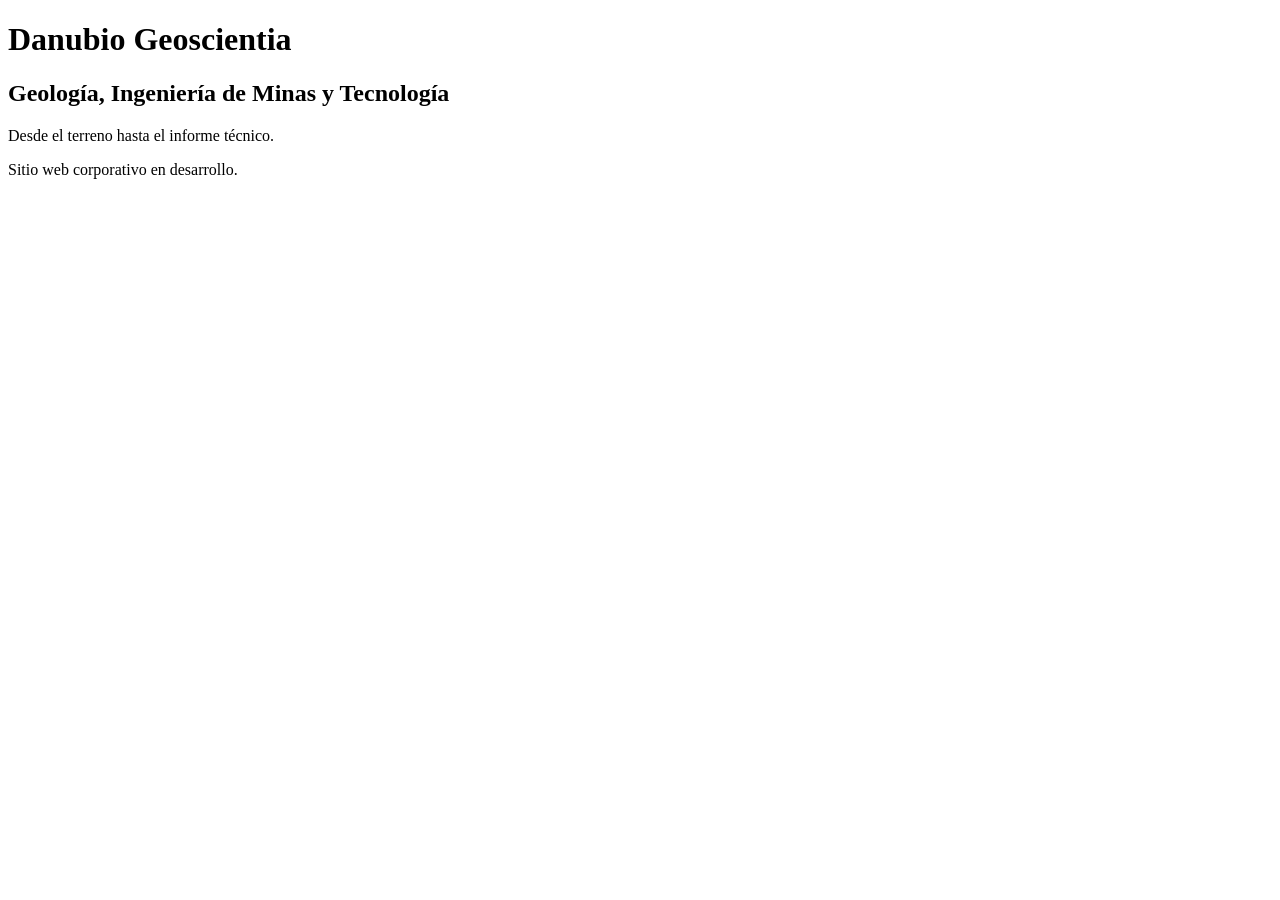
==== index.html @ 9839d8b3 "Create index.html pagina estructural" ====
<!DOCTYPE html>
<html lang="es">
<head>
    <meta charset="UTF-8">
    <meta name="viewport" content="width=device-width, initial-scale=1.0">
    <title>Danubio Geoscientia</title>
</head>
<body>
    <h1>Danubio Geoscientia</h1>
    <h2>Geología, Ingeniería de Minas y Tecnología</h2>
    <p>Desde el terreno hasta el informe técnico.</p>
    <p>Sitio web corporativo en desarrollo.</p>
</body>
</html>
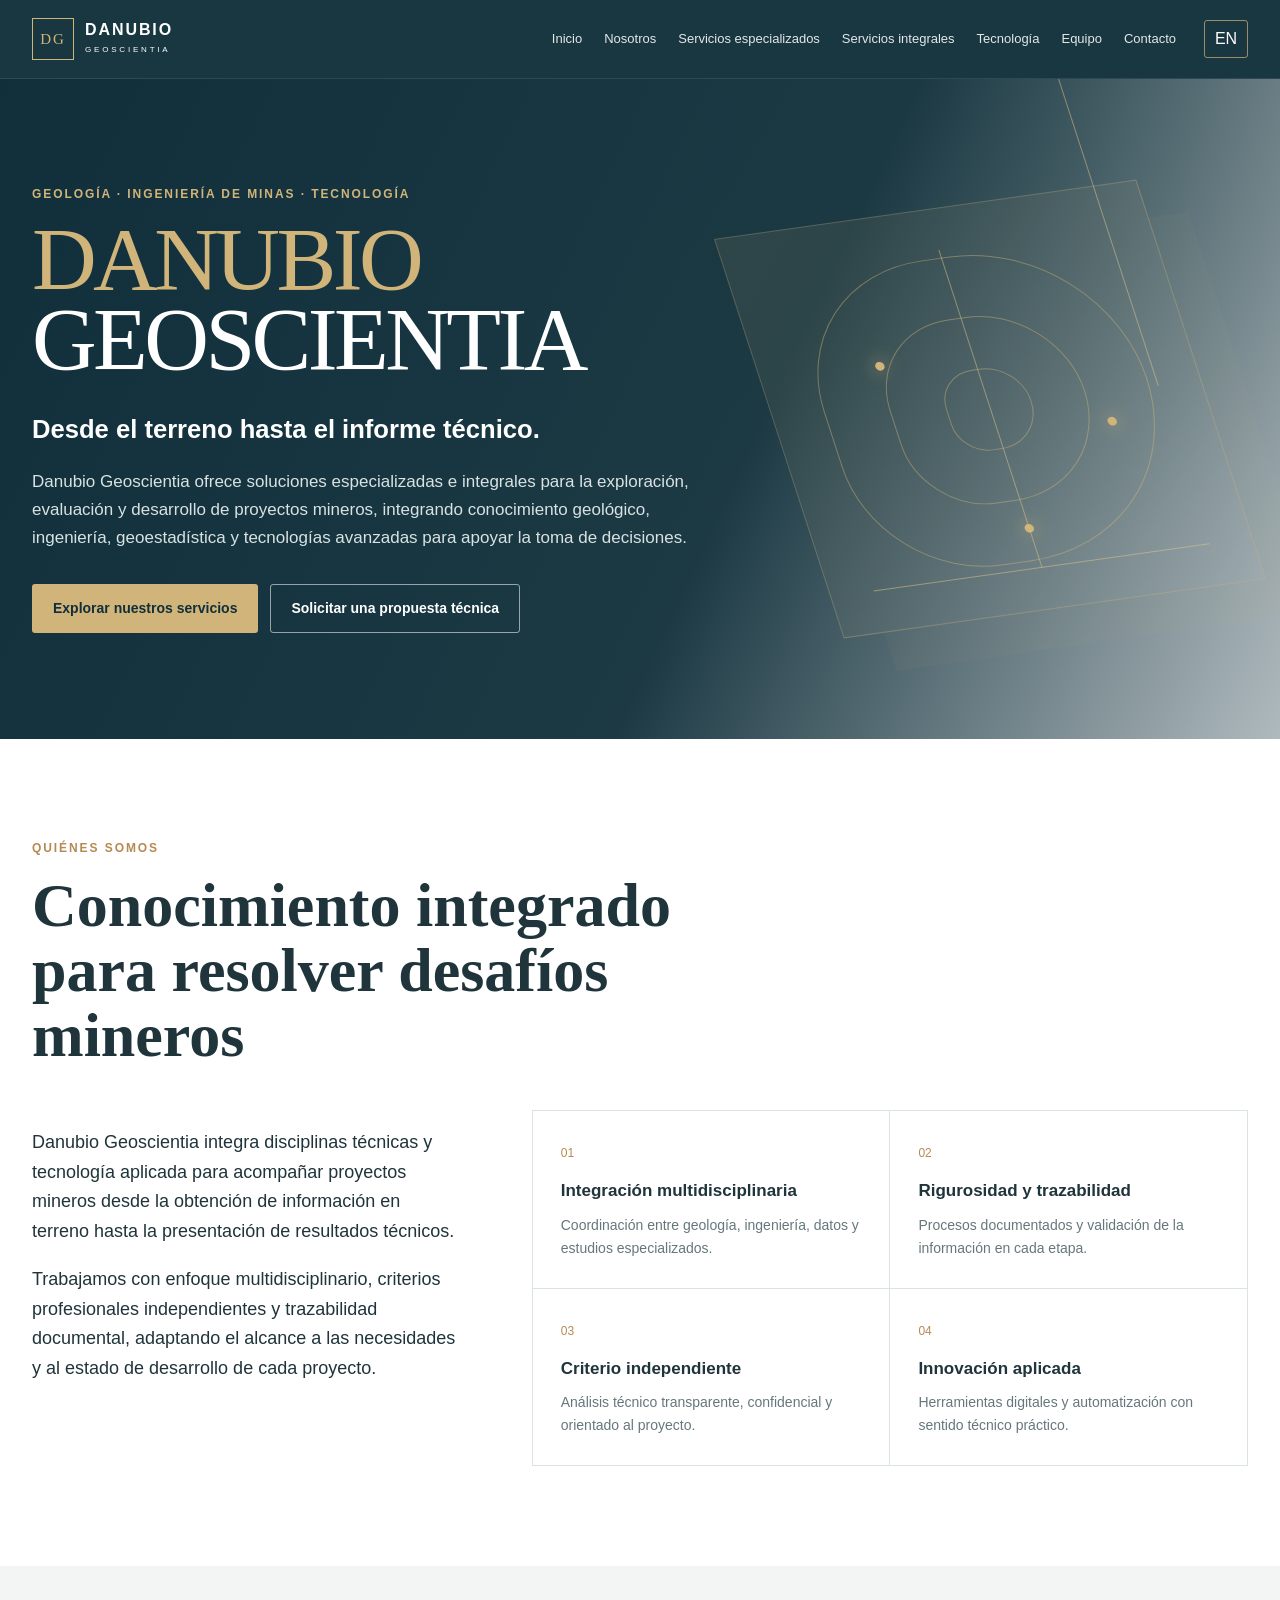
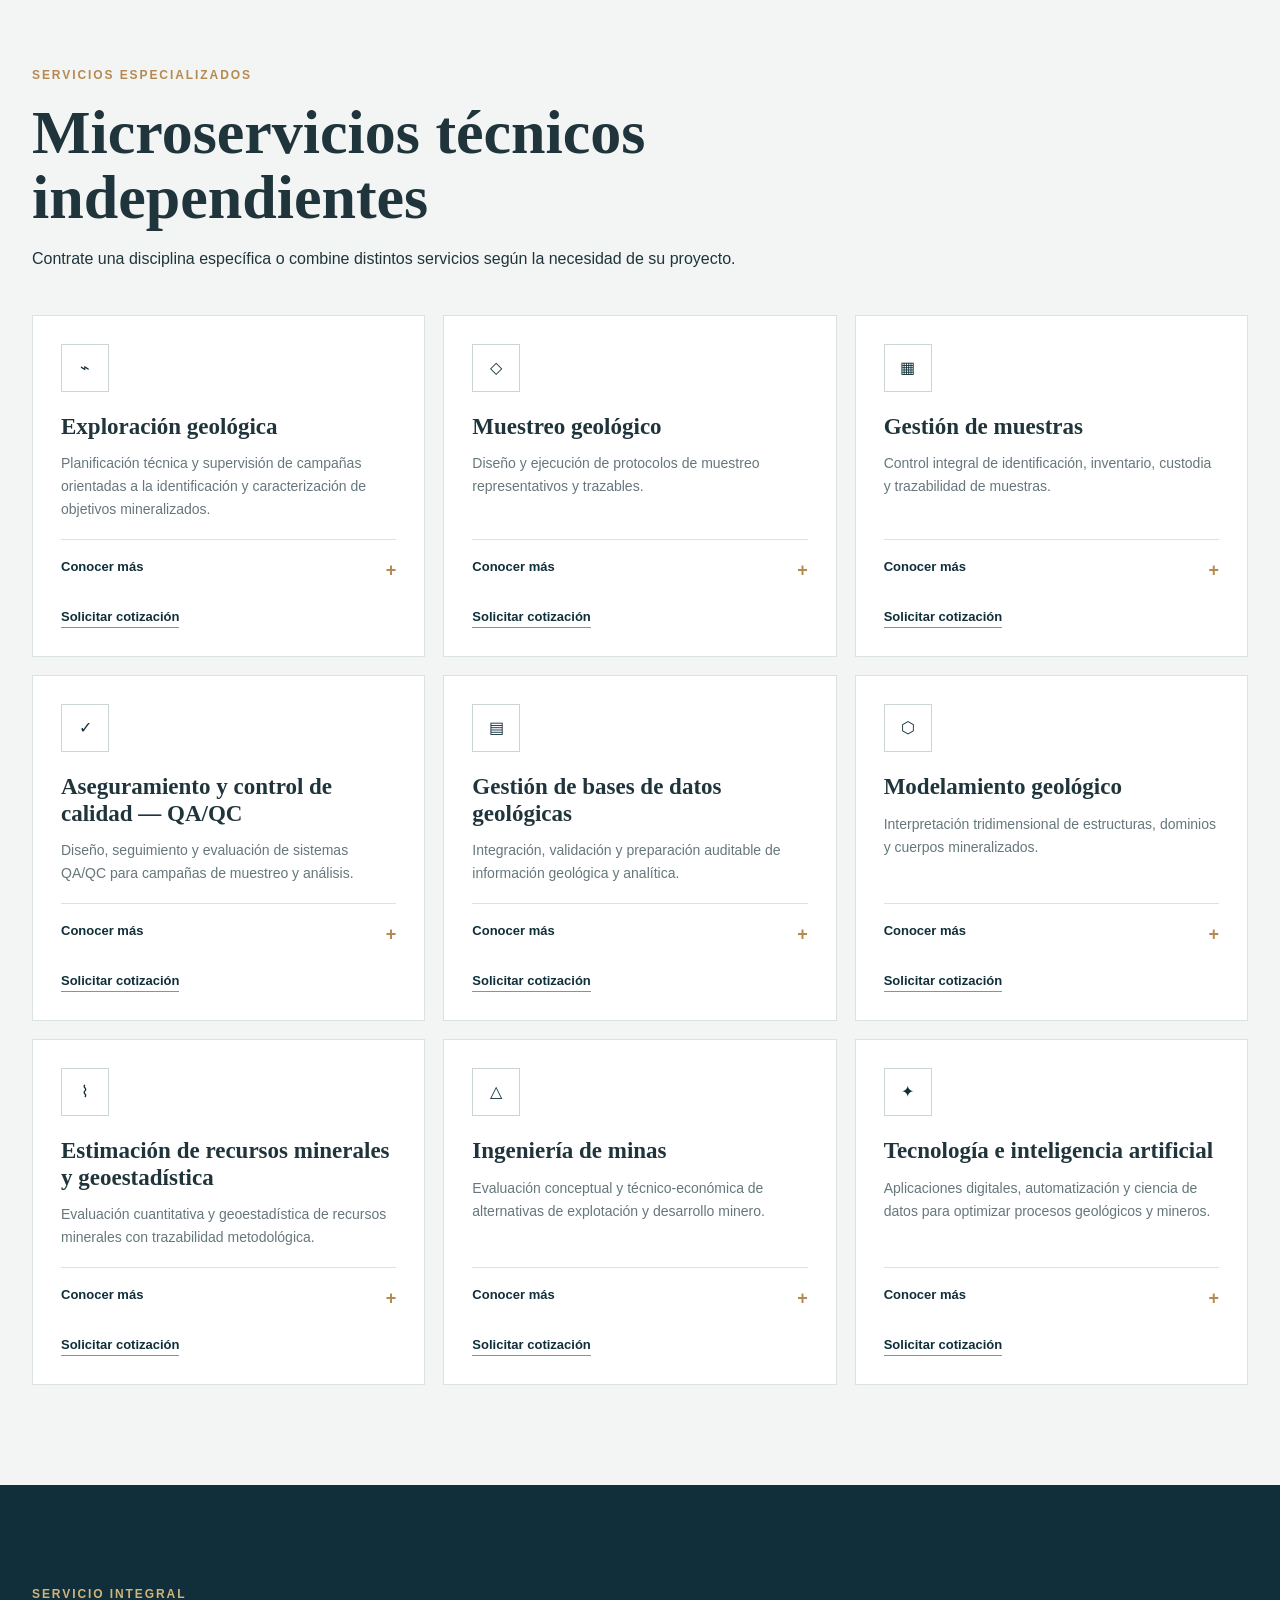
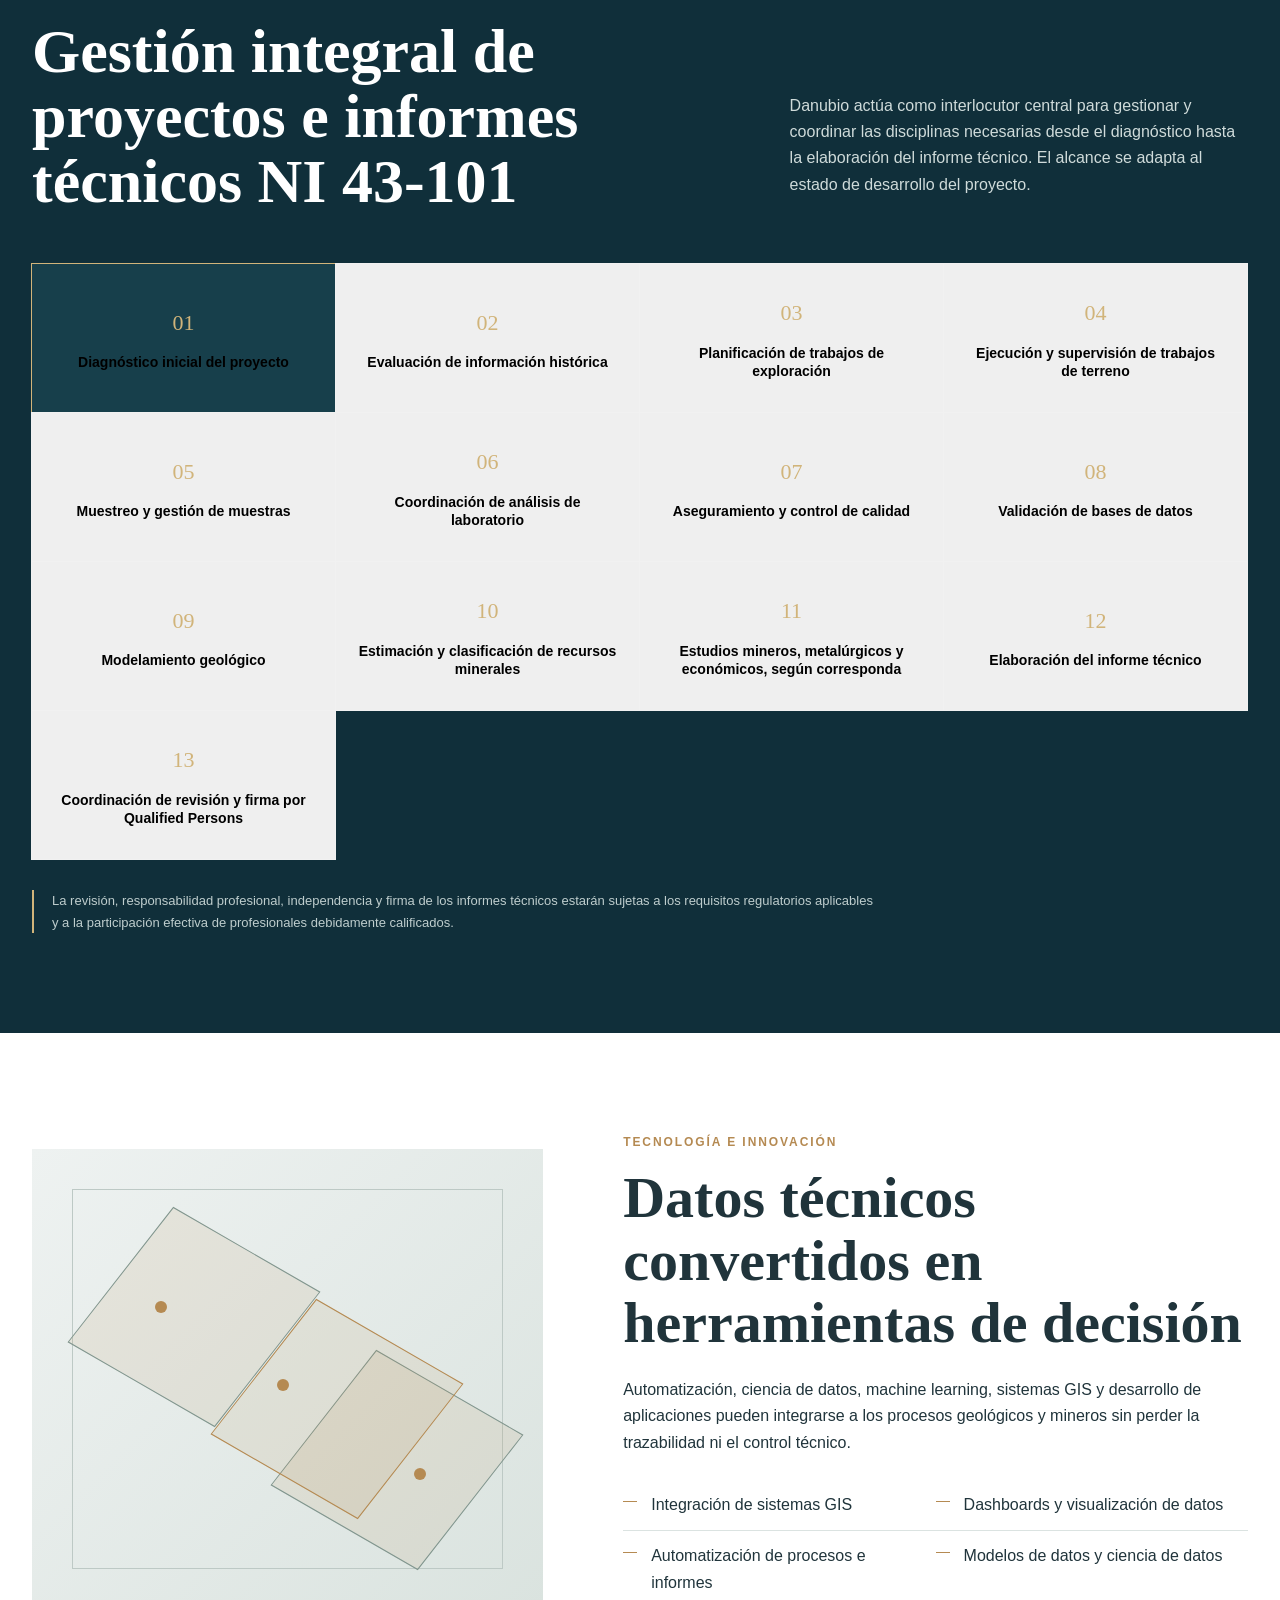
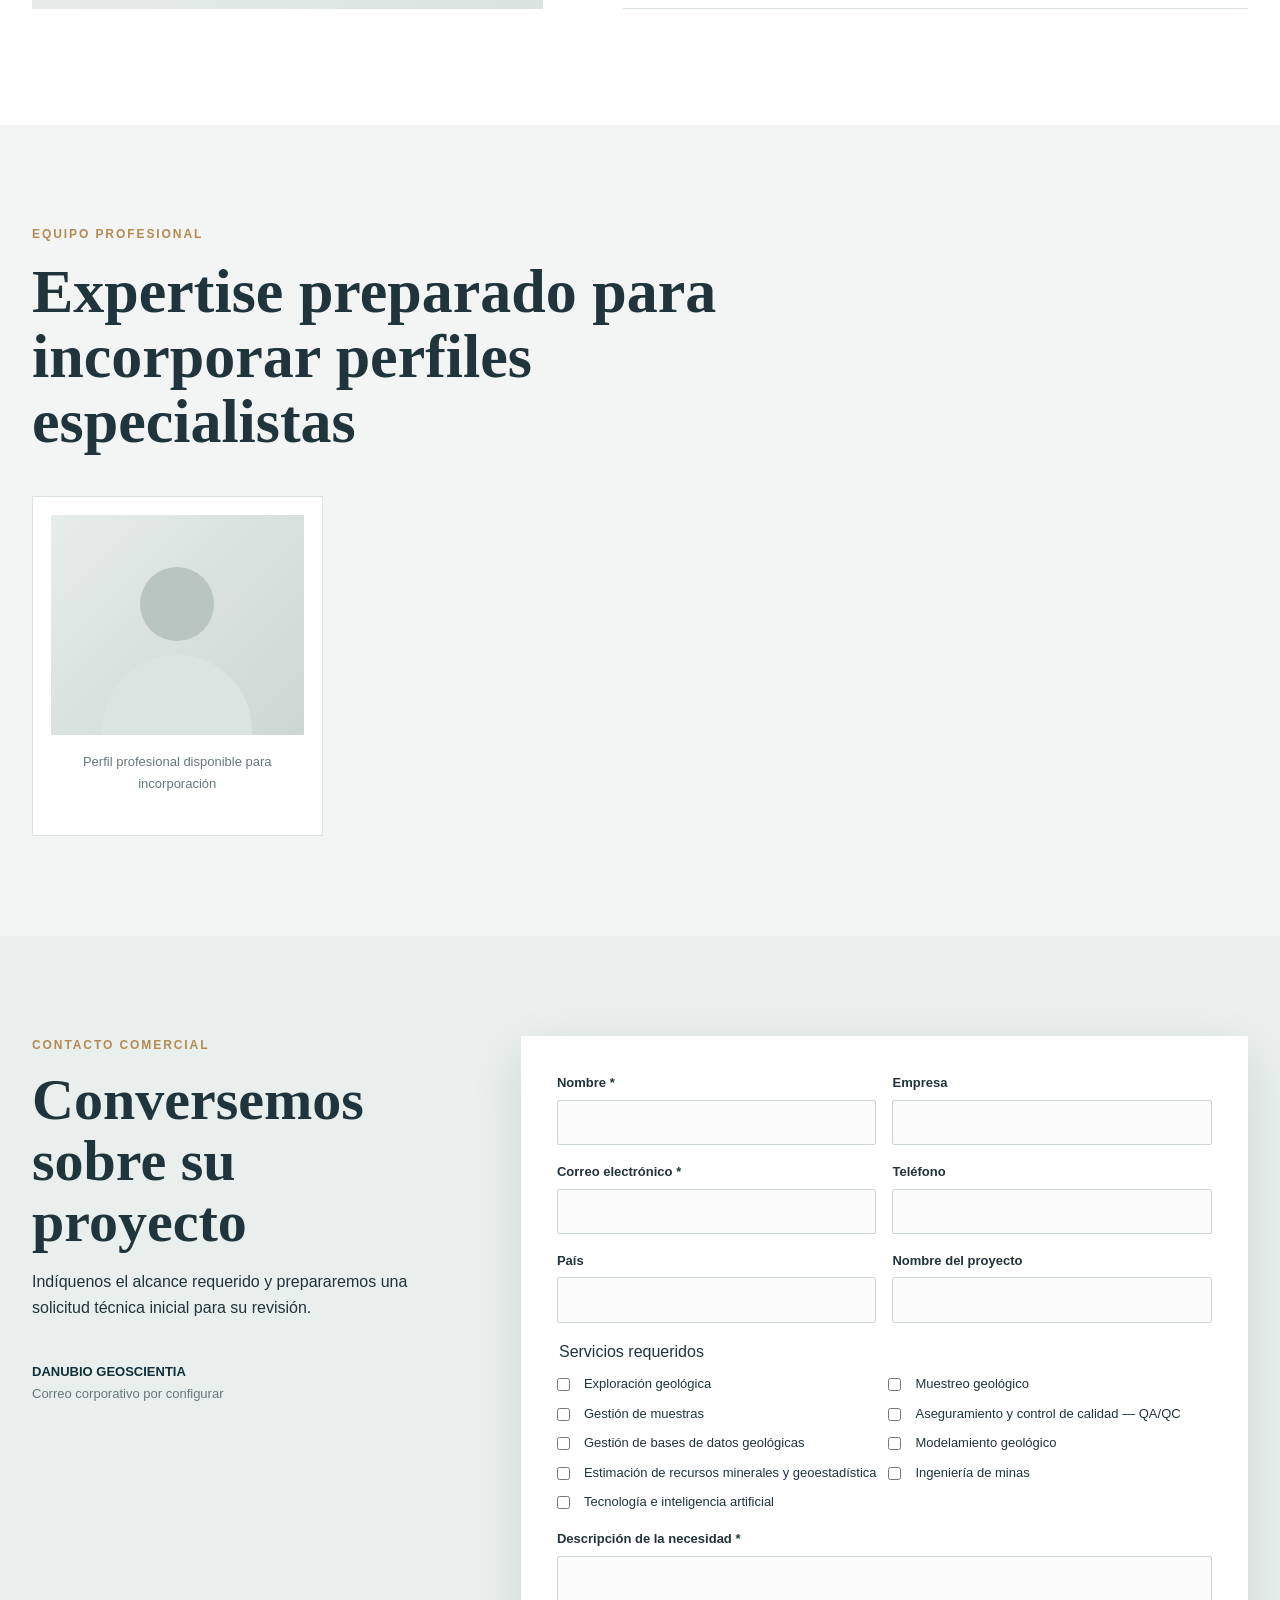
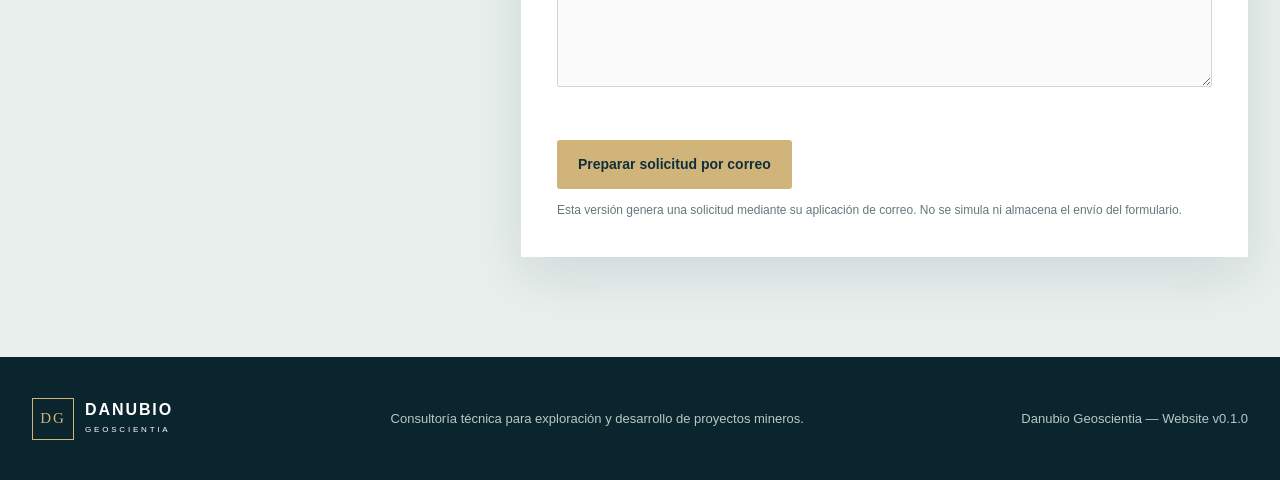
==== commit dd615dcb: "actualizacion de la pagina web" ====
--- a/index.html
+++ b/index.html
@@ -1,15 +1,174 @@
-
-<!DOCTYPE html>
+<!doctype html>
 <html lang="es">
 <head>
-    <meta charset="UTF-8">
-    <meta name="viewport" content="width=device-width, initial-scale=1.0">
-    <title>Danubio Geoscientia</title>
+  <meta charset="utf-8">
+  <meta name="viewport" content="width=device-width, initial-scale=1">
+  <meta name="theme-color" content="#102f3a">
+  <meta name="description" content="Danubio Geoscientia ofrece servicios especializados e integrales de geología, estimación de recursos, ingeniería de minas y tecnología aplicada a minería.">
+  <meta property="og:title" content="Danubio Geoscientia">
+  <meta property="og:description" content="Desde el terreno hasta el informe técnico.">
+  <meta property="og:type" content="website">
+  <title>Danubio Geoscientia | Geología, Ingeniería y Tecnología</title>
+  <link rel="stylesheet" href="css/styles.css">
+  <script defer src="js/main.js"></script>
 </head>
 <body>
-    <h1>Danubio Geoscientia</h1>
-    <h2>Geología, Ingeniería de Minas y Tecnología</h2>
-    <p>Desde el terreno hasta el informe técnico.</p>
-    <p>Sitio web corporativo en desarrollo.</p>
+  <a class="skip-link" href="#main-content">Ir al contenido</a>
+  <header class="site-header" id="top">
+    <div class="header-inner">
+      <a class="brand" href="#inicio" aria-label="Danubio Geoscientia, inicio">
+        <span class="brand-mark" aria-hidden="true">DG</span>
+        <span><strong>DANUBIO</strong><small>GEOSCIENTIA</small></span>
+      </a>
+      <button class="menu-toggle" type="button" aria-expanded="false" aria-controls="main-nav"><span></span><span></span><span></span><span class="sr-only">Menú</span></button>
+      <nav id="main-nav" class="main-nav" aria-label="Navegación principal">
+        <a href="#inicio" data-i18n="navHome">Inicio</a>
+        <a href="#nosotros" data-i18n="navAbout">Nosotros</a>
+        <a href="#servicios" data-i18n="navSpecialized">Servicios especializados</a>
+        <a href="#integral" data-i18n="navIntegral">Servicios integrales</a>
+        <a href="#tecnologia" data-i18n="navTechnology">Tecnología</a>
+        <a href="#equipo" data-i18n="navTeam">Equipo</a>
+        <a href="#contacto" data-i18n="navContact">Contacto</a>
+      </nav>
+      <button id="language-toggle" class="language-toggle" type="button" aria-label="Cambiar a inglés">EN</button>
+    </header>
+  </header>
+
+  <main id="main-content">
+    <section id="inicio" class="hero">
+      <div class="hero-grid">
+        <div class="hero-content reveal">
+          <p class="eyebrow" data-i18n="heroEyebrow">GEOLOGÍA · INGENIERÍA DE MINAS · TECNOLOGÍA</p>
+          <h1><span>DANUBIO</span><br>GEOSCIENTIA</h1>
+          <p class="hero-tagline" data-i18n="tagline">Desde el terreno hasta el informe técnico.</p>
+          <p class="hero-intro" data-i18n="heroIntro">Danubio Geoscientia ofrece soluciones especializadas e integrales para la exploración, evaluación y desarrollo de proyectos mineros, integrando conocimiento geológico, ingeniería, geoestadística y tecnologías avanzadas para apoyar la toma de decisiones.</p>
+          <div class="hero-actions">
+            <a class="button button-primary" href="#servicios" data-i18n="exploreServices">Explorar nuestros servicios</a>
+            <a class="button button-ghost" href="#contacto" data-i18n="requestProposal">Solicitar una propuesta técnica</a>
+          </div>
+        </div>
+        <div class="hero-visual" aria-label="Representación abstracta de datos geológicos">
+          <div class="terrain-graphic">
+            <div class="contour contour-a"></div><div class="contour contour-b"></div><div class="contour contour-c"></div>
+            <div class="data-point point-a"></div><div class="data-point point-b"></div><div class="data-point point-c"></div>
+            <span class="axis axis-x"></span><span class="axis axis-y"></span><span class="axis axis-z"></span>
+          </div>
+        </div>
+      </div>
+    </section>
+
+    <section id="nosotros" class="section about-section">
+      <div class="section-heading reveal">
+        <p class="eyebrow" data-i18n="aboutEyebrow">Quiénes somos</p>
+        <h2 data-i18n="aboutTitle">Conocimiento integrado para resolver desafíos mineros</h2>
+      </div>
+      <div class="about-grid">
+        <div class="about-copy reveal">
+          <p data-i18n="aboutLead">Danubio Geoscientia integra disciplinas técnicas y tecnología aplicada para acompañar proyectos mineros desde la obtención de información en terreno hasta la presentación de resultados técnicos.</p>
+          <p data-i18n="aboutText">Trabajamos con enfoque multidisciplinario, criterios profesionales independientes y trazabilidad documental, adaptando el alcance a las necesidades y al estado de desarrollo de cada proyecto.</p>
+        </div>
+        <div class="principles-grid reveal">
+          <article><span>01</span><h3 data-i18n="principle1Title">Integración multidisciplinaria</h3><p data-i18n="principle1Text">Coordinación entre geología, ingeniería, datos y estudios especializados.</p></article>
+          <article><span>02</span><h3 data-i18n="principle2Title">Rigurosidad y trazabilidad</h3><p data-i18n="principle2Text">Procesos documentados y validación de la información en cada etapa.</p></article>
+          <article><span>03</span><h3 data-i18n="principle3Title">Criterio independiente</h3><p data-i18n="principle3Text">Análisis técnico transparente, confidencial y orientado al proyecto.</p></article>
+          <article><span>04</span><h3 data-i18n="principle4Title">Innovación aplicada</h3><p data-i18n="principle4Text">Herramientas digitales y automatización con sentido técnico práctico.</p></article>
+        </div>
+      </div>
+    </section>
+
+    <section id="servicios" class="section services-section">
+      <div class="section-heading reveal">
+        <p class="eyebrow" data-i18n="specializedEyebrow">Servicios especializados</p>
+        <h2 data-i18n="specializedTitle">Microservicios técnicos independientes</h2>
+        <p data-i18n="specializedIntro">Contrate una disciplina específica o combine distintos servicios según la necesidad de su proyecto.</p>
+      </div>
+      <div id="services-grid" class="services-grid" aria-live="polite"></div>
+    </section>
+
+    <section id="integral" class="section integral-section">
+      <div class="integral-header reveal">
+        <div>
+          <p class="eyebrow" data-i18n="integralEyebrow">Servicio integral</p>
+          <h2 data-i18n="integralTitle">Gestión integral de proyectos e informes técnicos NI 43-101</h2>
+        </div>
+        <p data-i18n="integralIntro">Danubio actúa como interlocutor central para gestionar y coordinar las disciplinas necesarias desde el diagnóstico hasta la elaboración del informe técnico. El alcance se adapta al estado de desarrollo del proyecto.</p>
+      </div>
+      <div class="process-wrap reveal">
+        <div id="process-list" class="process-list"></div>
+      </div>
+      <p class="compliance-note" data-i18n="qpNote">La revisión, responsabilidad profesional, independencia y firma de los informes técnicos estarán sujetas a los requisitos regulatorios aplicables y a la participación efectiva de profesionales debidamente calificados.</p>
+    </section>
+
+    <section id="tecnologia" class="section technology-section">
+      <div class="technology-grid">
+        <div class="tech-visual reveal" aria-hidden="true">
+          <div class="model-block block-a"></div><div class="model-block block-b"></div><div class="model-block block-c"></div>
+          <div class="model-node node-a"></div><div class="model-node node-b"></div><div class="model-node node-c"></div>
+        </div>
+        <div class="tech-copy reveal">
+          <p class="eyebrow" data-i18n="technologyEyebrow">Tecnología e innovación</p>
+          <h2 data-i18n="technologyTitle">Datos técnicos convertidos en herramientas de decisión</h2>
+          <p data-i18n="technologyText">Automatización, ciencia de datos, machine learning, sistemas GIS y desarrollo de aplicaciones pueden integrarse a los procesos geológicos y mineros sin perder la trazabilidad ni el control técnico.</p>
+          <ul class="tech-list">
+            <li data-i18n="tech1">Integración de sistemas GIS</li>
+            <li data-i18n="tech2">Dashboards y visualización de datos</li>
+            <li data-i18n="tech3">Automatización de procesos e informes</li>
+            <li data-i18n="tech4">Modelos de datos y ciencia de datos</li>
+          </ul>
+        </div>
+      </div>
+    </section>
+
+    <section id="equipo" class="section team-section">
+      <div class="section-heading reveal">
+        <p class="eyebrow" data-i18n="teamEyebrow">Equipo profesional</p>
+        <h2 data-i18n="teamTitle">Expertise preparado para incorporar perfiles especialistas</h2>
+      </div>
+      <div id="team-grid" class="team-grid reveal">
+        <article class="team-placeholder">
+          <div class="profile-avatar" aria-hidden="true"></div>
+          <p class="placeholder-label" data-i18n="teamPlaceholder">Perfil profesional disponible para incorporación</p>
+        </article>
+      </div>
+    </section>
+
+    <section id="contacto" class="section contact-section">
+      <div class="contact-grid">
+        <div class="contact-copy reveal">
+          <p class="eyebrow" data-i18n="contactEyebrow">Contacto comercial</p>
+          <h2 data-i18n="contactTitle">Conversemos sobre su proyecto</h2>
+          <p data-i18n="contactText">Indíquenos el alcance requerido y prepararemos una solicitud técnica inicial para su revisión.</p>
+          <div class="contact-meta"><strong>DANUBIO GEOSCIENTIA</strong><span data-i18n="contactUnavailable">Correo corporativo por configurar</span></div>
+        </div>
+        <form id="contact-form" class="contact-form reveal">
+          <div class="form-row">
+            <label><span data-i18n="nameLabel">Nombre *</span><input name="name" required autocomplete="name"></label>
+            <label><span data-i18n="companyLabel">Empresa</span><input name="company" autocomplete="organization"></label>
+          </div>
+          <div class="form-row">
+            <label><span data-i18n="emailLabel">Correo electrónico *</span><input type="email" name="email" required autocomplete="email"></label>
+            <label><span data-i18n="phoneLabel">Teléfono</span><input type="tel" name="phone" autocomplete="tel"></label>
+          </div>
+          <div class="form-row">
+            <label><span data-i18n="countryLabel">País</span><input name="country" autocomplete="country-name"></label>
+            <label><span data-i18n="projectLabel">Nombre del proyecto</span><input name="project"></label>
+          </div>
+          <fieldset><legend data-i18n="servicesLabel">Servicios requeridos</legend><div id="service-checks" class="checkbox-grid"></div></fieldset>
+          <label><span data-i18n="needLabel">Descripción de la necesidad *</span><textarea name="need" rows="5" required></textarea></label>
+          <p id="form-message" class="form-message" aria-live="polite"></p>
+          <button class="button button-primary" type="submit" data-i18n="prepareRequest">Preparar solicitud por correo</button>
+          <p class="form-disclaimer" data-i18n="mailDisclaimer">Esta versión genera una solicitud mediante su aplicación de correo. No se simula ni almacena el envío del formulario.</p>
+        </form>
+      </div>
+    </section>
+  </main>
+
+  <footer class="site-footer">
+    <div class="footer-inner">
+      <a class="brand footer-brand" href="#inicio"><span class="brand-mark" aria-hidden="true">DG</span><span><strong>DANUBIO</strong><small>GEOSCIENTIA</small></span></a>
+      <p data-i18n="footerText">Consultoría técnica para exploración y desarrollo de proyectos mineros.</p>
+      <p class="version">Danubio Geoscientia — Website v0.1.0</p>
+    </div>
+  </footer>
 </body>
 </html>
--- a/css/styles.css
+++ b/css/styles.css
@@ -0,0 +1,14 @@
+:root{--petroleum:#102f3a;--petroleum-2:#173f4b;--copper:#b58a52;--gold:#d1b47a;--ink:#20343b;--muted:#66777c;--light:#f2f5f4;--line:#dbe3e1;--white:#fff;--shadow:0 18px 50px rgba(16,47,58,.11)}
+*{box-sizing:border-box}html{scroll-behavior:smooth}body{margin:0;font-family:Inter,"Segoe UI",Arial,sans-serif;color:var(--ink);background:var(--white);line-height:1.65}img{max-width:100%}a{color:inherit}button,input,textarea{font:inherit}.sr-only{position:absolute;width:1px;height:1px;padding:0;margin:-1px;overflow:hidden;clip:rect(0,0,0,0);white-space:nowrap;border:0}.skip-link{position:absolute;left:-999px;z-index:100}.skip-link:focus{left:16px;top:16px;background:white;padding:10px}.site-header{position:sticky;top:0;z-index:50;background:rgba(16,47,58,.96);color:white;border-bottom:1px solid rgba(255,255,255,.09);backdrop-filter:blur(12px)}.header-inner{max-width:1380px;height:78px;margin:auto;padding:0 32px;display:flex;align-items:center;gap:28px}.brand{display:flex;align-items:center;gap:11px;text-decoration:none;letter-spacing:.12em}.brand strong{display:block;font-size:16px;line-height:1}.brand small{display:block;font-size:8px;margin-top:5px;letter-spacing:.35em}.brand-mark{width:42px;height:42px;border:1px solid var(--gold);display:grid;place-items:center;color:var(--gold);font-family:Georgia,serif;font-size:15px}.main-nav{display:flex;align-items:center;gap:22px;margin-left:auto}.main-nav a{text-decoration:none;font-size:13px;white-space:nowrap;opacity:.88}.main-nav a:hover,.main-nav a:focus{color:var(--gold);opacity:1}.language-toggle{min-width:44px;height:38px;border:1px solid rgba(209,180,122,.7);background:transparent;color:white;cursor:pointer;border-radius:3px}.menu-toggle{display:none;border:0;background:none;padding:8px}.menu-toggle span:not(.sr-only){display:block;width:24px;height:2px;margin:5px;background:white}
+.hero{min-height:660px;background:linear-gradient(115deg,#102f3a 0%,#102f3af2 58%,#102f3a55 100%),radial-gradient(circle at 80% 20%,#9cb1aa55,transparent 30%);color:white;overflow:hidden}.hero-grid{max-width:1380px;min-height:660px;margin:auto;padding:75px 32px;display:grid;grid-template-columns:1.15fr .85fr;align-items:center}.eyebrow{margin:0 0 14px;color:var(--copper);font-size:12px;font-weight:800;letter-spacing:.16em;text-transform:uppercase}.hero .eyebrow{color:var(--gold)}.hero h1{font-family:Georgia,"Times New Roman",serif;font-size:clamp(54px,7vw,92px);line-height:.9;letter-spacing:-.04em;margin:0 0 28px;font-weight:500}.hero h1 span{color:var(--gold)}.hero-tagline{font-size:clamp(20px,2vw,28px);font-weight:600;margin:0 0 18px}.hero-intro{max-width:670px;color:#d9e2e2;font-size:17px}.hero-actions{display:flex;gap:12px;margin-top:32px}.button{display:inline-flex;align-items:center;justify-content:center;min-height:48px;padding:12px 20px;border:1px solid transparent;border-radius:3px;text-decoration:none;font-weight:750;font-size:14px;cursor:pointer}.button-primary{background:var(--gold);color:var(--petroleum)}.button-primary:hover{background:#e1c68e}.button-ghost{border-color:rgba(255,255,255,.55);color:white;background:transparent}.hero-visual{height:430px;display:grid;place-items:center}.terrain-graphic{position:relative;width:min(420px,90%);aspect-ratio:1;transform:rotate(-18deg) skewY(10deg);border:1px solid rgba(209,180,122,.3);background:linear-gradient(135deg,rgba(209,180,122,.11),rgba(255,255,255,.02));box-shadow:40px 40px 0 rgba(209,180,122,.04)}.contour{position:absolute;border:1px solid rgba(209,180,122,.45);border-radius:48% 52% 58% 42%}.contour-a{inset:12%}.contour-b{inset:27%}.contour-c{inset:40%}.data-point{position:absolute;width:9px;height:9px;border-radius:50%;background:var(--gold);box-shadow:0 0 18px var(--gold)}.point-a{left:27%;top:35%}.point-b{right:22%;top:56%}.point-c{left:49%;bottom:19%}.axis{position:absolute;height:1px;background:#e1c68e80}.axis-x{width:80%;bottom:10%;left:10%}.axis-y{width:80%;top:10%;right:-30%;transform:rotate(90deg)}.axis-z{width:1px;height:80%;bottom:10%;left:50%}
+.section{padding:100px max(32px,calc((100% - 1380px)/2))}.section-heading{max-width:760px;margin-bottom:42px}.section-heading h2,.integral-header h2,.technology h2,.contact-copy h2{font-family:Georgia,"Times New Roman",serif;font-size:clamp(38px,5vw,62px);line-height:1.05;margin:0}.about-section{background:#fff}.about-grid{display:grid;grid-template-columns:.75fr 1.25fr;gap:70px}.about-copy{font-size:18px}.principles-grid{display:grid;grid-template-columns:1fr 1fr;border-top:1px solid var(--line);border-left:1px solid var(--line)}.principles-grid article{padding:28px;border-right:1px solid var(--line);border-bottom:1px solid var(--line)}.principles-grid span{color:var(--copper);font-size:12px}.principles-grid h3{margin:12px 0 8px;font-size:17px}.principles-grid p{margin:0;color:var(--muted);font-size:14px}
+.services-section{background:var(--light)}.services-grid{display:grid;grid-template-columns:repeat(3,1fr);gap:18px}.service-card{background:white;border:1px solid var(--line);padding:28px;transition:.25s;display:flex;flex-direction:column}.service-card:hover{transform:translateY(-4px);box-shadow:var(--shadow);border-color:#bccbc7}.service-icon{width:48px;height:48px;border:1px solid #cbd6d3;color:var(--petroleum);display:grid;place-items:center;margin-bottom:22px}.service-card h3{font-family:Georgia,"Times New Roman",serif;font-size:23px;line-height:1.15;margin:0 0 12px}.service-summary{color:var(--muted);font-size:14px;margin:0 0 18px}.service-details{margin-top:auto}.service-details summary{list-style:none;cursor:pointer;color:var(--petroleum);font-weight:750;font-size:13px;border-top:1px solid var(--line);padding:16px 0}.service-details summary:after{content:"+";float:right;color:var(--copper);font-size:18px}.service-details[open] summary:after{content:"−"}.deliverables-label{margin:16px 0 6px;font-size:12px;text-transform:uppercase;letter-spacing:.12em;font-weight:800}.service-details ul{padding-left:18px;font-size:13px}.request-link{margin-top:12px;display:inline-block;color:var(--petroleum);font-size:13px;font-weight:800;text-decoration:none;border-bottom:1px solid var(--copper);align-self:flex-start}
+.integral-section{background:var(--petroleum);color:white}.integral-header{display:grid;grid-template-columns:1.2fr .8fr;gap:70px;align-items:end;margin-bottom:50px}.integral-header .eyebrow{color:var(--gold)}.integral-header h2{max-width:850px}.integral-header>p{color:#cfdbda}.process-list{display:grid;grid-template-columns:repeat(4,1fr);position:relative}.process-step{min-height:150px;padding:22px;border:1px solid rgba(255,255,255,.13);margin:-1px 0 0 -1px;cursor:pointer;transition:.2s}.process-step:hover,.process-step.active{background:var(--petroleum-2);border-color:var(--gold)}.process-step span{display:block;color:var(--gold);font-family:Georgia,serif;font-size:22px}.process-step h3{font-size:14px;line-height:1.35;margin:12px 0 0}.compliance-note{max-width:850px;margin:30px 0 0;padding-left:18px;border-left:2px solid var(--gold);color:#becdcd;font-size:13px}
+.technology-section{background:white}.technology-grid{display:grid;grid-template-columns:.9fr 1.1fr;gap:80px;align-items:center}.tech-visual{height:460px;position:relative;background:linear-gradient(135deg,#eef2f1,#dae3df);overflow:hidden}.tech-visual:before{content:"";position:absolute;inset:40px;border:1px solid #bdc9c5}.model-block{position:absolute;width:170px;height:170px;border:1px solid #80968f;transform:rotate(30deg) skew(-8deg);background:rgba(181,138,82,.12)}.block-a{left:15%;top:18%}.block-b{right:12%;bottom:14%}.block-c{left:43%;top:38%;border-color:#b58a52}.model-node{position:absolute;width:12px;height:12px;background:var(--copper);border-radius:50%}.node-a{left:24%;top:33%}.node-b{right:23%;bottom:28%}.node-c{left:48%;top:50%}.tech-copy h2{font-family:Georgia,"Times New Roman",serif;font-size:clamp(38px,5vw,58px);line-height:1.08;margin:0 0 22px}.tech-list{list-style:none;padding:0;margin-top:24px;display:grid;grid-template-columns:1fr 1fr}.tech-list li{padding:12px 12px 12px 28px;border-bottom:1px solid var(--line);position:relative}.tech-list li:before{content:"";position:absolute;left:0;top:21px;width:14px;height:1px;background:var(--copper)}
+.team-section{background:var(--light)}.team-grid{display:grid;grid-template-columns:repeat(4,1fr);gap:18px}.team-placeholder{background:white;border:1px solid var(--line);min-height:340px;padding:18px}.profile-avatar{height:220px;background:linear-gradient(135deg,#e6ecea,#ccd7d3);position:relative}.profile-avatar:before{content:"";position:absolute;width:74px;height:74px;border-radius:50%;background:#b9c5c1;left:50%;top:52px;transform:translateX(-50%)}.profile-avatar:after{content:"";position:absolute;width:150px;height:80px;border-radius:80px 80px 0 0;background:#dce4e1;left:50%;bottom:0;transform:translateX(-50%)}.placeholder-label{text-align:center;color:var(--muted);font-size:13px;margin:16px}
+.contact-section{background:#e8efed}.contact-grid{display:grid;grid-template-columns:.72fr 1.28fr;gap:80px}.contact-copy h2{font-size:clamp(40px,5vw,58px)}.contact-meta{display:flex;flex-direction:column;margin-top:40px;color:var(--muted);font-size:13px}.contact-meta strong{color:var(--petroleum)}.contact-form{background:white;padding:36px;box-shadow:var(--shadow)}.form-row{display:grid;grid-template-columns:1fr 1fr;gap:16px}.contact-form label{display:flex;flex-direction:column;gap:6px;font-size:13px;font-weight:700;margin-bottom:16px}.contact-form input,.contact-form textarea{width:100%;border:1px solid #ccd6d3;background:#fafbfa;padding:11px 12px;border-radius:2px;color:var(--ink)}.contact-form input:focus,.contact-form textarea:focus{outline:2px solid rgba(181,138,82,.35);border-color:var(--copper)}fieldset{border:0;padding:0;margin:0 0 16px}.checkbox-grid{display:grid;grid-template-columns:1fr 1fr;gap:8px;margin-top:8px}.checkbox-grid label{display:flex!important;flex-direction:row!important;align-items:flex-start;font-weight:500!important;margin:0!important}.checkbox-grid input{width:auto;margin:5px 8px 0 0}.form-message{min-height:24px;font-size:13px;color:#8a4b36}.form-disclaimer{font-size:12px;color:var(--muted);margin:12px 0 0}
+.site-footer{background:#0b252e;color:white}.footer-inner{max-width:1380px;margin:auto;padding:38px 32px;display:flex;align-items:center;gap:30px}.footer-inner>p{color:#b7c7c7;font-size:13px}.footer-brand{margin-right:auto}.version{margin-left:auto;text-align:right}
+.reveal{opacity:0;transform:translateY(18px);transition:opacity .6s ease,transform .6s ease}.reveal.visible{opacity:1;transform:none}
+@media(max-width:1050px){.header-inner{height:68px}.menu-toggle{display:block;margin-left:auto}.main-nav{display:none;position:absolute;left:0;right:0;top:68px;background:var(--petroleum);padding:20px 32px;grid-template-columns:1fr 1fr}.main-nav.open{display:grid}.language-toggle{order:0}.hero-grid{grid-template-columns:1fr}.hero-visual{display:none}.hero{min-height:600px}.about-grid,.integral-header,.technology-grid,.contact-grid{grid-template-columns:1fr}.process-list{grid-template-columns:repeat(3,1fr)}.services-grid{grid-template-columns:repeat(2,1fr)}.team-grid{grid-template-columns:repeat(2,1fr)}.technology-grid{gap:40px}.tech-visual{height:380px}}
+@media(max-width:680px){.header-inner{padding:0 16px}.main-nav{padding:16px;grid-template-columns:1fr}.brand strong{font-size:14px}.hero-grid{min-height:620px;padding:55px 20px}.hero h1{font-size:48px}.hero-actions{flex-direction:column}.hero-actions .button{width:100%}.section{padding:72px 20px}.about-grid{gap:20px}.principles-grid{grid-template-columns:1fr}.services-grid{grid-template-columns:1fr}.process-list{grid-template-columns:1fr}.process-step{min-height:110px}.technology-grid{gap:20px}.tech-visual{height:280px}.tech-list{grid-template-columns:1fr}.team-grid{grid-template-columns:1fr}.form-row,.checkbox-grid{grid-template-columns:1fr}.contact-form{padding:22px 16px}.footer-inner{align-items:flex-start;flex-direction:column}.version{margin-left:0;text-align:left}.integral-header{gap:20px}}
+@media(prefers-reduced-motion:reduce){html{scroll-behavior:auto}.reveal{transition:none}.service-card{transition:none}}
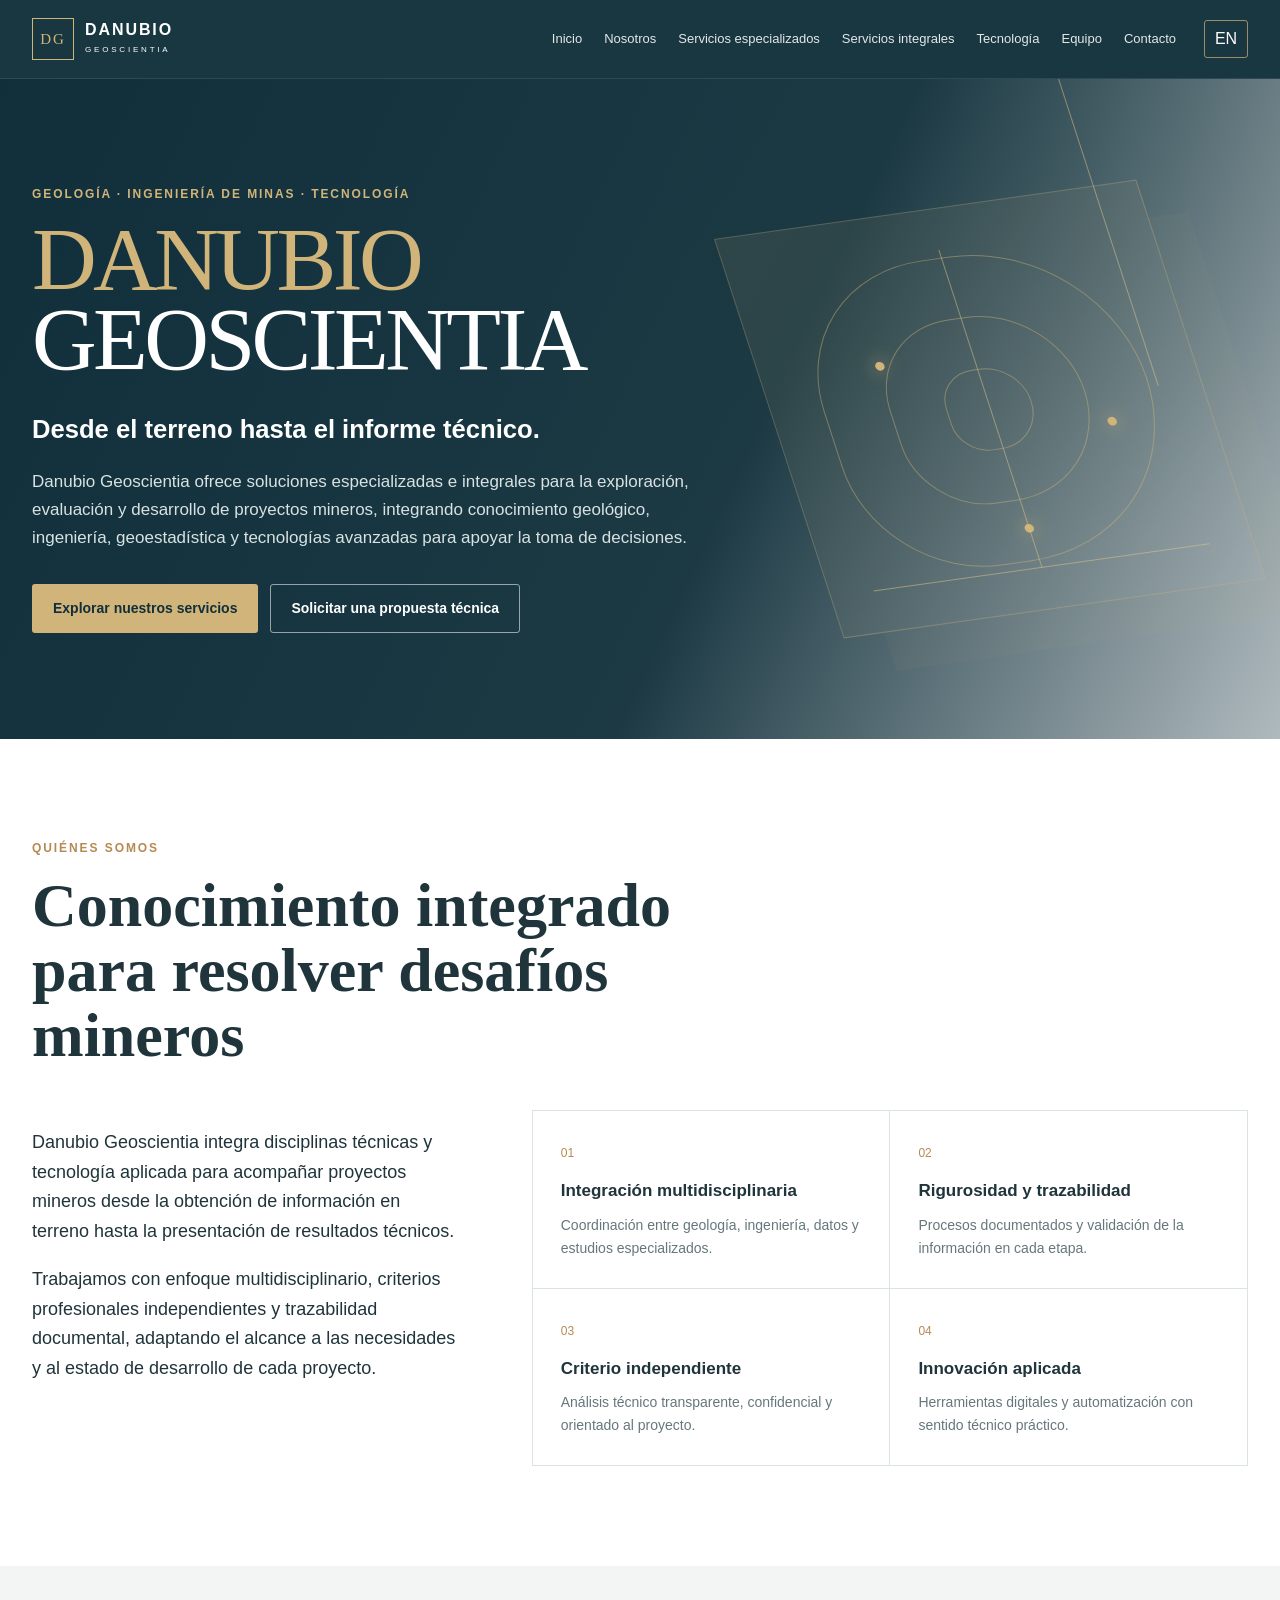
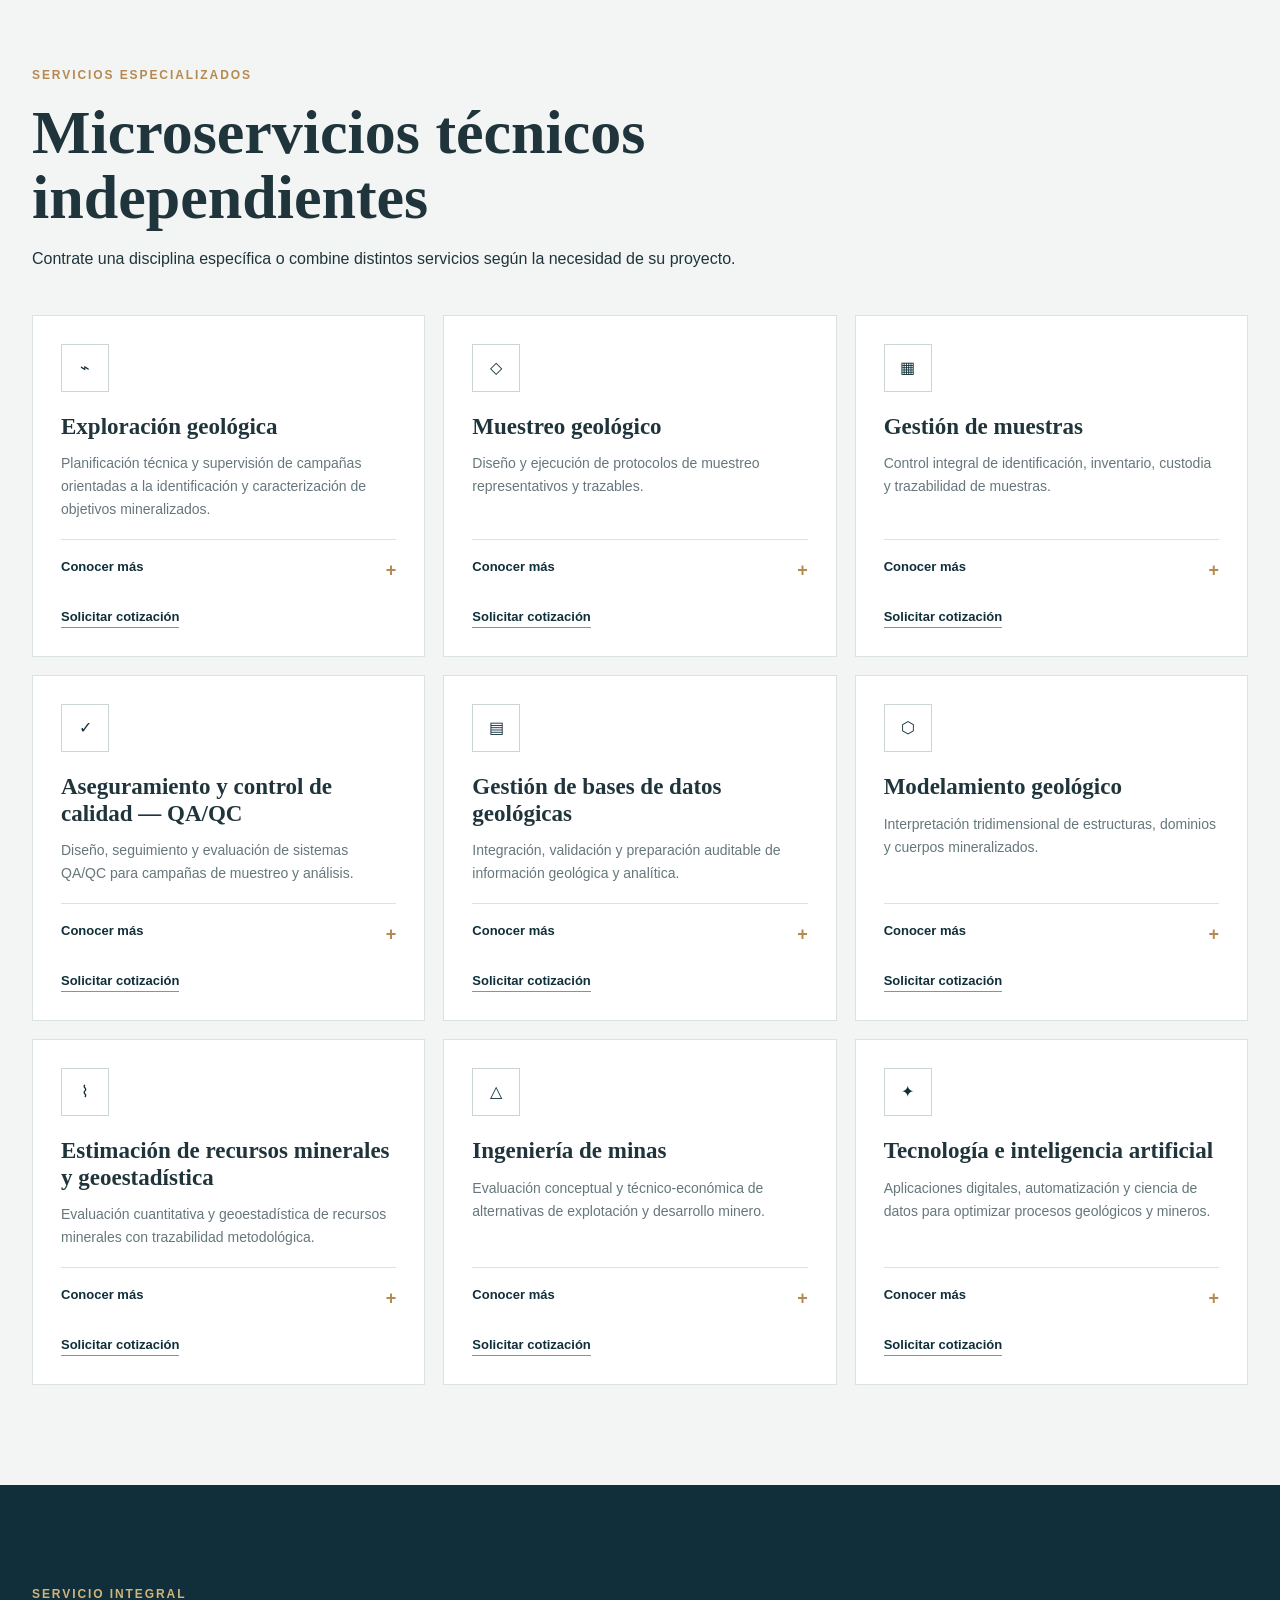
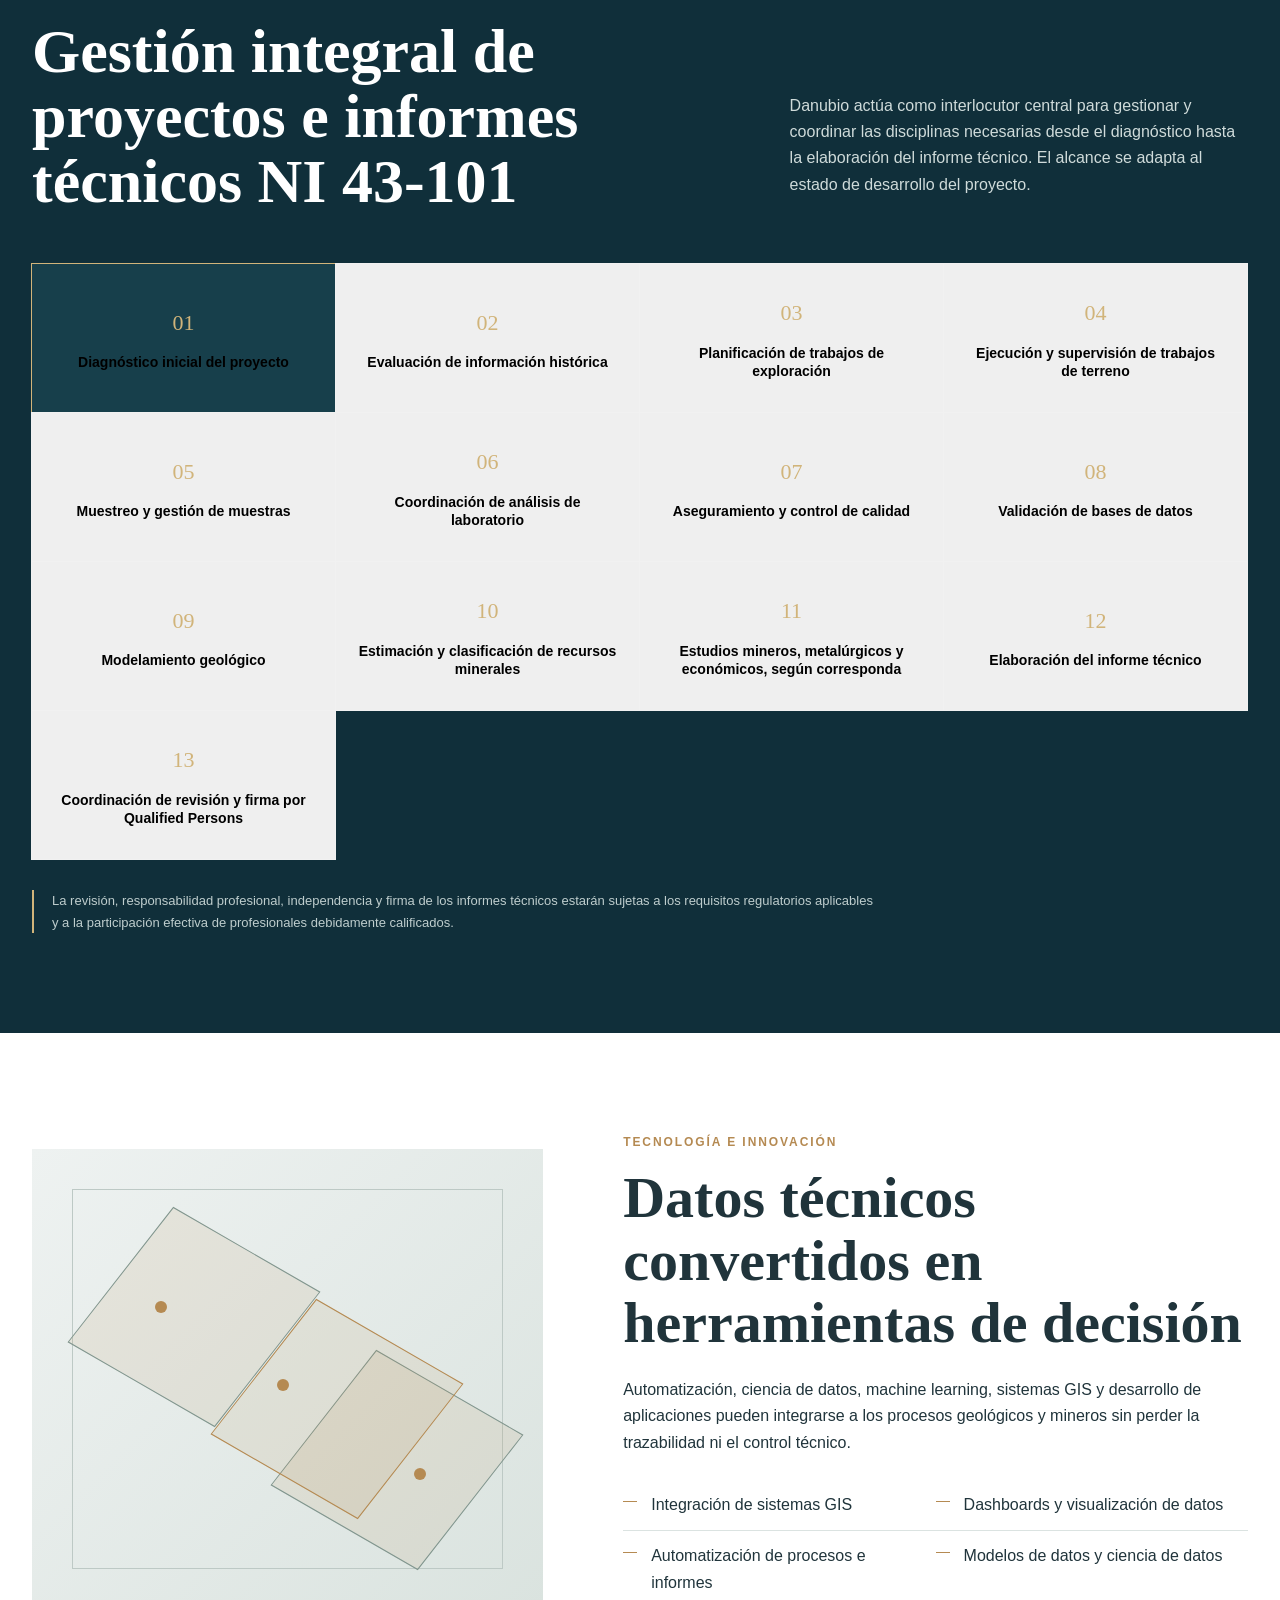
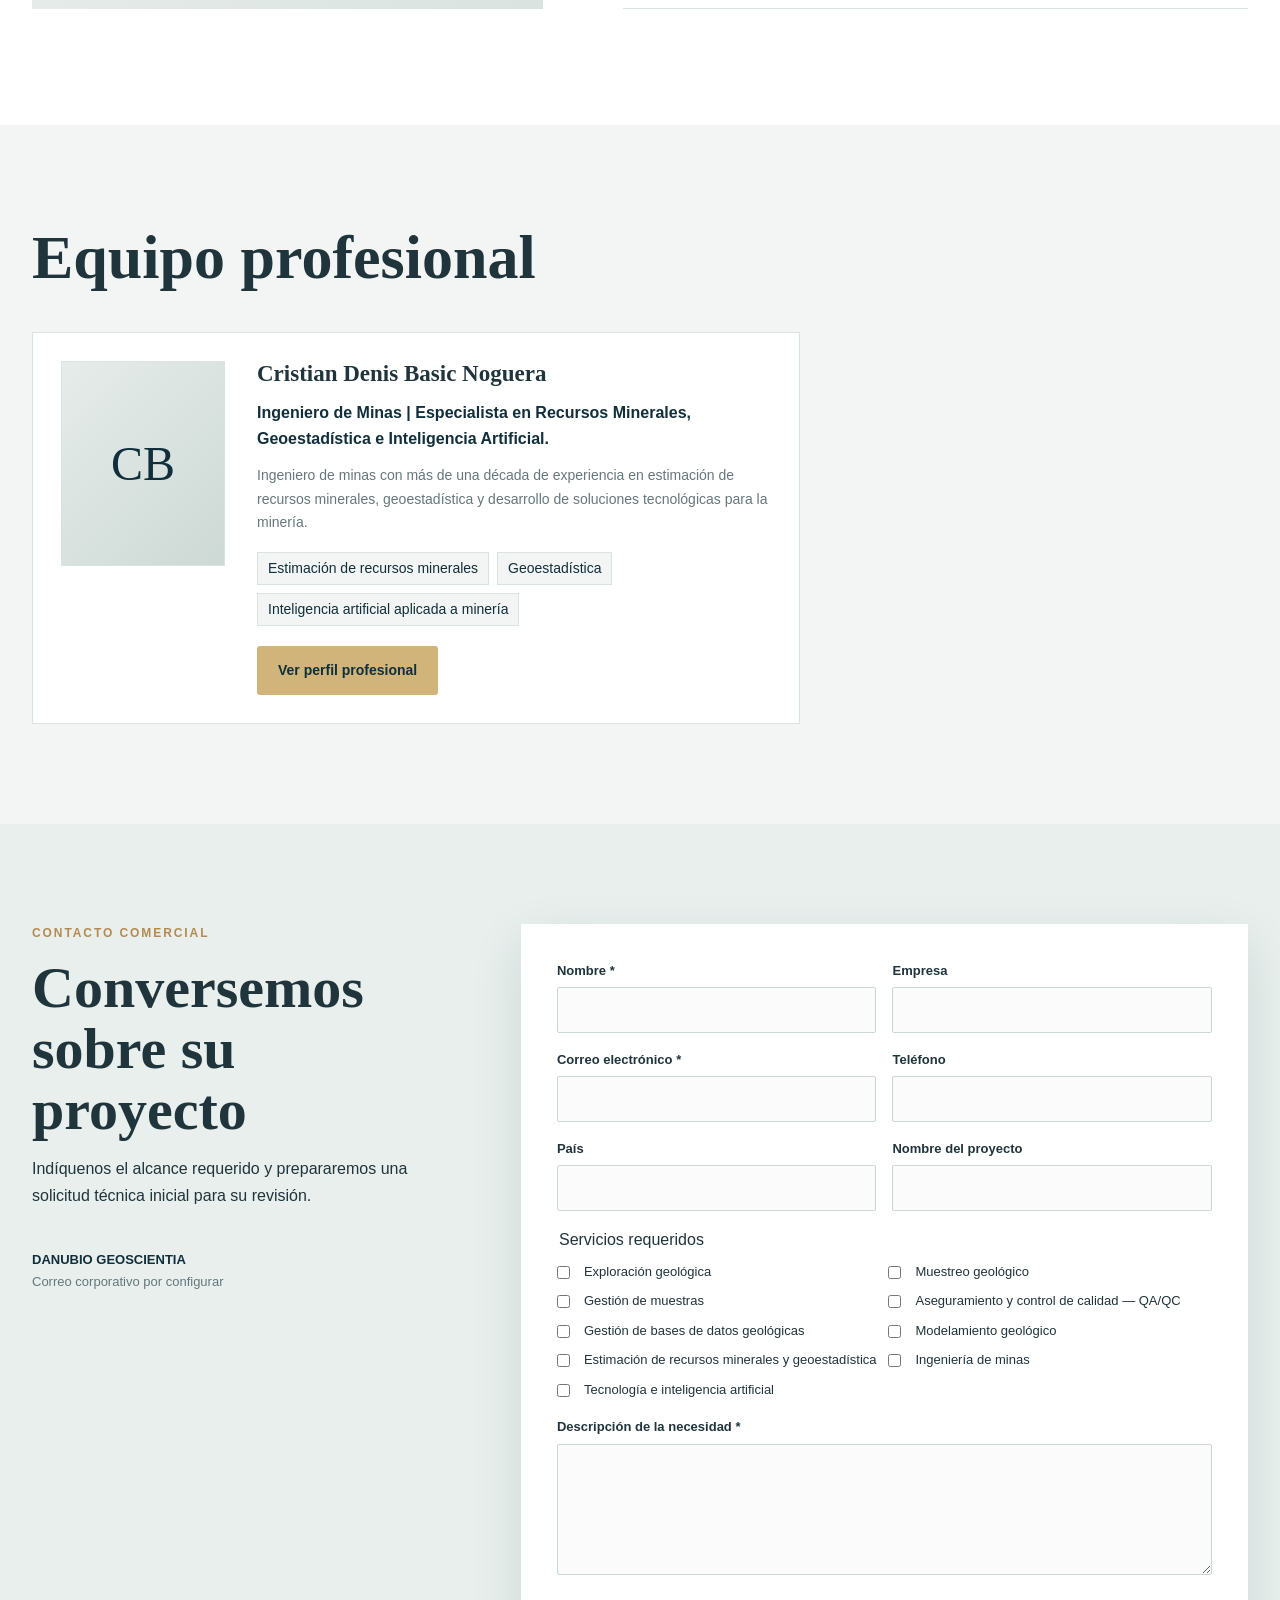
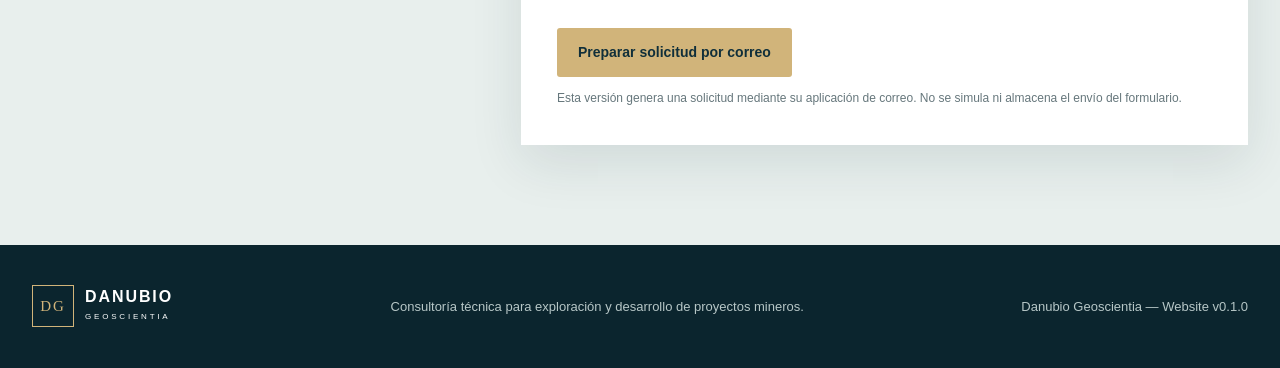
==== commit 3a1a3f1a: "se adhiere el perfil profesional" ====
--- a/index.html
+++ b/index.html
@@ -13,14 +13,14 @@
   <script defer src="js/main.js"></script>
 </head>
 <body>
-  <a class="skip-link" href="#main-content">Ir al contenido</a>
+  <a class="skip-link" href="#main-content" data-i18n="skipContent">Ir al contenido</a>
   <header class="site-header" id="top">
     <div class="header-inner">
       <a class="brand" href="#inicio" aria-label="Danubio Geoscientia, inicio">
         <span class="brand-mark" aria-hidden="true">DG</span>
         <span><strong>DANUBIO</strong><small>GEOSCIENTIA</small></span>
       </a>
-      <button class="menu-toggle" type="button" aria-expanded="false" aria-controls="main-nav"><span></span><span></span><span></span><span class="sr-only">Menú</span></button>
+      <button class="menu-toggle" type="button" aria-expanded="false" aria-controls="main-nav"><span></span><span></span><span></span><span class="sr-only" data-i18n="menuLabel">Menú</span></button>
       <nav id="main-nav" class="main-nav" aria-label="Navegación principal">
         <a href="#inicio" data-i18n="navHome">Inicio</a>
         <a href="#nosotros" data-i18n="navAbout">Nosotros</a>
@@ -31,7 +31,7 @@
         <a href="#contacto" data-i18n="navContact">Contacto</a>
       </nav>
       <button id="language-toggle" class="language-toggle" type="button" aria-label="Cambiar a inglés">EN</button>
-    </header>
+    </div>
   </header>
 
   <main id="main-content">
@@ -121,15 +121,23 @@
 
     <section id="equipo" class="section team-section">
       <div class="section-heading reveal">
-        <p class="eyebrow" data-i18n="teamEyebrow">Equipo profesional</p>
-        <h2 data-i18n="teamTitle">Expertise preparado para incorporar perfiles especialistas</h2>
+        <h2 data-i18n="teamTitle">Equipo profesional</h2>
       </div>
-      <div id="team-grid" class="team-grid reveal">
-        <article class="team-placeholder">
-          <div class="profile-avatar" aria-hidden="true"></div>
-          <p class="placeholder-label" data-i18n="teamPlaceholder">Perfil profesional disponible para incorporación</p>
+      <div id="team-grid" class="team-grid"></div>
+      <template id="team-card">
+        <article class="service-card team-card">
+          <div class="profile-portrait team-portrait">
+            <span aria-hidden="true"></span>
+          </div>
+          <div class="team-card-copy">
+            <h3></h3>
+            <p class="team-role"></p>
+            <p class="service-summary"></p>
+            <ul class="profile-tags" role="list"></ul>
+            <a class="button button-primary team-link"></a>
+          </div>
         </article>
-      </div>
+      </template>
     </section>
 
     <section id="contacto" class="section contact-section">
--- a/css/styles.css
+++ b/css/styles.css
@@ -5,10 +5,303 @@
 .services-section{background:var(--light)}.services-grid{display:grid;grid-template-columns:repeat(3,1fr);gap:18px}.service-card{background:white;border:1px solid var(--line);padding:28px;transition:.25s;display:flex;flex-direction:column}.service-card:hover{transform:translateY(-4px);box-shadow:var(--shadow);border-color:#bccbc7}.service-icon{width:48px;height:48px;border:1px solid #cbd6d3;color:var(--petroleum);display:grid;place-items:center;margin-bottom:22px}.service-card h3{font-family:Georgia,"Times New Roman",serif;font-size:23px;line-height:1.15;margin:0 0 12px}.service-summary{color:var(--muted);font-size:14px;margin:0 0 18px}.service-details{margin-top:auto}.service-details summary{list-style:none;cursor:pointer;color:var(--petroleum);font-weight:750;font-size:13px;border-top:1px solid var(--line);padding:16px 0}.service-details summary:after{content:"+";float:right;color:var(--copper);font-size:18px}.service-details[open] summary:after{content:"−"}.deliverables-label{margin:16px 0 6px;font-size:12px;text-transform:uppercase;letter-spacing:.12em;font-weight:800}.service-details ul{padding-left:18px;font-size:13px}.request-link{margin-top:12px;display:inline-block;color:var(--petroleum);font-size:13px;font-weight:800;text-decoration:none;border-bottom:1px solid var(--copper);align-self:flex-start}
 .integral-section{background:var(--petroleum);color:white}.integral-header{display:grid;grid-template-columns:1.2fr .8fr;gap:70px;align-items:end;margin-bottom:50px}.integral-header .eyebrow{color:var(--gold)}.integral-header h2{max-width:850px}.integral-header>p{color:#cfdbda}.process-list{display:grid;grid-template-columns:repeat(4,1fr);position:relative}.process-step{min-height:150px;padding:22px;border:1px solid rgba(255,255,255,.13);margin:-1px 0 0 -1px;cursor:pointer;transition:.2s}.process-step:hover,.process-step.active{background:var(--petroleum-2);border-color:var(--gold)}.process-step span{display:block;color:var(--gold);font-family:Georgia,serif;font-size:22px}.process-step h3{font-size:14px;line-height:1.35;margin:12px 0 0}.compliance-note{max-width:850px;margin:30px 0 0;padding-left:18px;border-left:2px solid var(--gold);color:#becdcd;font-size:13px}
 .technology-section{background:white}.technology-grid{display:grid;grid-template-columns:.9fr 1.1fr;gap:80px;align-items:center}.tech-visual{height:460px;position:relative;background:linear-gradient(135deg,#eef2f1,#dae3df);overflow:hidden}.tech-visual:before{content:"";position:absolute;inset:40px;border:1px solid #bdc9c5}.model-block{position:absolute;width:170px;height:170px;border:1px solid #80968f;transform:rotate(30deg) skew(-8deg);background:rgba(181,138,82,.12)}.block-a{left:15%;top:18%}.block-b{right:12%;bottom:14%}.block-c{left:43%;top:38%;border-color:#b58a52}.model-node{position:absolute;width:12px;height:12px;background:var(--copper);border-radius:50%}.node-a{left:24%;top:33%}.node-b{right:23%;bottom:28%}.node-c{left:48%;top:50%}.tech-copy h2{font-family:Georgia,"Times New Roman",serif;font-size:clamp(38px,5vw,58px);line-height:1.08;margin:0 0 22px}.tech-list{list-style:none;padding:0;margin-top:24px;display:grid;grid-template-columns:1fr 1fr}.tech-list li{padding:12px 12px 12px 28px;border-bottom:1px solid var(--line);position:relative}.tech-list li:before{content:"";position:absolute;left:0;top:21px;width:14px;height:1px;background:var(--copper)}
-.team-section{background:var(--light)}.team-grid{display:grid;grid-template-columns:repeat(4,1fr);gap:18px}.team-placeholder{background:white;border:1px solid var(--line);min-height:340px;padding:18px}.profile-avatar{height:220px;background:linear-gradient(135deg,#e6ecea,#ccd7d3);position:relative}.profile-avatar:before{content:"";position:absolute;width:74px;height:74px;border-radius:50%;background:#b9c5c1;left:50%;top:52px;transform:translateX(-50%)}.profile-avatar:after{content:"";position:absolute;width:150px;height:80px;border-radius:80px 80px 0 0;background:#dce4e1;left:50%;bottom:0;transform:translateX(-50%)}.placeholder-label{text-align:center;color:var(--muted);font-size:13px;margin:16px}
+.team-section{background:var(--light)}
 .contact-section{background:#e8efed}.contact-grid{display:grid;grid-template-columns:.72fr 1.28fr;gap:80px}.contact-copy h2{font-size:clamp(40px,5vw,58px)}.contact-meta{display:flex;flex-direction:column;margin-top:40px;color:var(--muted);font-size:13px}.contact-meta strong{color:var(--petroleum)}.contact-form{background:white;padding:36px;box-shadow:var(--shadow)}.form-row{display:grid;grid-template-columns:1fr 1fr;gap:16px}.contact-form label{display:flex;flex-direction:column;gap:6px;font-size:13px;font-weight:700;margin-bottom:16px}.contact-form input,.contact-form textarea{width:100%;border:1px solid #ccd6d3;background:#fafbfa;padding:11px 12px;border-radius:2px;color:var(--ink)}.contact-form input:focus,.contact-form textarea:focus{outline:2px solid rgba(181,138,82,.35);border-color:var(--copper)}fieldset{border:0;padding:0;margin:0 0 16px}.checkbox-grid{display:grid;grid-template-columns:1fr 1fr;gap:8px;margin-top:8px}.checkbox-grid label{display:flex!important;flex-direction:row!important;align-items:flex-start;font-weight:500!important;margin:0!important}.checkbox-grid input{width:auto;margin:5px 8px 0 0}.form-message{min-height:24px;font-size:13px;color:#8a4b36}.form-disclaimer{font-size:12px;color:var(--muted);margin:12px 0 0}
 .site-footer{background:#0b252e;color:white}.footer-inner{max-width:1380px;margin:auto;padding:38px 32px;display:flex;align-items:center;gap:30px}.footer-inner>p{color:#b7c7c7;font-size:13px}.footer-brand{margin-right:auto}.version{margin-left:auto;text-align:right}
 .reveal{opacity:0;transform:translateY(18px);transition:opacity .6s ease,transform .6s ease}.reveal.visible{opacity:1;transform:none}
-@media(max-width:1050px){.header-inner{height:68px}.menu-toggle{display:block;margin-left:auto}.main-nav{display:none;position:absolute;left:0;right:0;top:68px;background:var(--petroleum);padding:20px 32px;grid-template-columns:1fr 1fr}.main-nav.open{display:grid}.language-toggle{order:0}.hero-grid{grid-template-columns:1fr}.hero-visual{display:none}.hero{min-height:600px}.about-grid,.integral-header,.technology-grid,.contact-grid{grid-template-columns:1fr}.process-list{grid-template-columns:repeat(3,1fr)}.services-grid{grid-template-columns:repeat(2,1fr)}.team-grid{grid-template-columns:repeat(2,1fr)}.technology-grid{gap:40px}.tech-visual{height:380px}}
-@media(max-width:680px){.header-inner{padding:0 16px}.main-nav{padding:16px;grid-template-columns:1fr}.brand strong{font-size:14px}.hero-grid{min-height:620px;padding:55px 20px}.hero h1{font-size:48px}.hero-actions{flex-direction:column}.hero-actions .button{width:100%}.section{padding:72px 20px}.about-grid{gap:20px}.principles-grid{grid-template-columns:1fr}.services-grid{grid-template-columns:1fr}.process-list{grid-template-columns:1fr}.process-step{min-height:110px}.technology-grid{gap:20px}.tech-visual{height:280px}.tech-list{grid-template-columns:1fr}.team-grid{grid-template-columns:1fr}.form-row,.checkbox-grid{grid-template-columns:1fr}.contact-form{padding:22px 16px}.footer-inner{align-items:flex-start;flex-direction:column}.version{margin-left:0;text-align:left}.integral-header{gap:20px}}
-@media(prefers-reduced-motion:reduce){html{scroll-behavior:auto}.reveal{transition:none}.service-card{transition:none}}+@media(max-width:1050px){.header-inner{height:68px}.menu-toggle{display:block;margin-left:auto}.main-nav{display:none;position:absolute;left:0;right:0;top:68px;background:var(--petroleum);padding:20px 32px;grid-template-columns:1fr 1fr}.main-nav.open{display:grid}.language-toggle{order:0}.hero-grid{grid-template-columns:1fr}.hero-visual{display:none}.hero{min-height:600px}.about-grid,.integral-header,.technology-grid,.contact-grid{grid-template-columns:1fr}.process-list{grid-template-columns:repeat(3,1fr)}.services-grid{grid-template-columns:repeat(2,1fr)}.technology-grid{gap:40px}.tech-visual{height:380px}}
+@media(max-width:680px){.header-inner{padding:0 16px}.main-nav{padding:16px;grid-template-columns:1fr}.brand strong{font-size:14px}.hero-grid{min-height:620px;padding:55px 20px}.hero h1{font-size:48px}.hero-actions{flex-direction:column}.hero-actions .button{width:100%}.section{padding:72px 20px}.about-grid{gap:20px}.principles-grid{grid-template-columns:1fr}.services-grid{grid-template-columns:1fr}.process-list{grid-template-columns:1fr}.process-step{min-height:110px}.technology-grid{gap:20px}.tech-visual{height:280px}.tech-list{grid-template-columns:1fr}.form-row,.checkbox-grid{grid-template-columns:1fr}.contact-form{padding:22px 16px}.footer-inner{align-items:flex-start;flex-direction:column}.version{margin-left:0;text-align:left}.integral-header{gap:20px}}
+@media(prefers-reduced-motion:reduce){html{scroll-behavior:auto}.reveal{transition:none}.service-card{transition:none}}
+/* Professional team and profile */
+.team-section,
+.contact-section,
+.integral-section,
+.service-card[id],
+.profile-page section[id] {
+  scroll-margin-top: 90px;
+}
+
+.team-grid {
+  display: grid;
+  grid-template-columns: repeat(auto-fit, minmax(min(100%, 33rem), 1fr));
+  gap: 18px;
+}
+
+.team-card {
+  display: grid;
+  grid-template-columns: auto minmax(0, 1fr);
+  align-items: start;
+  gap: clamp(18px, 3vw, 32px);
+  max-width: 48rem;
+}
+
+.profile-portrait {
+  position: relative;
+  display: grid;
+  place-items: center;
+  aspect-ratio: 4 / 5;
+  overflow: hidden;
+  border: 1px solid var(--line);
+  background: linear-gradient(135deg, #e6ecea, #cdd9d5);
+  color: var(--petroleum);
+  font: 400 clamp(2.5rem, 6vw, 4.5rem)/1 Georgia, serif;
+}
+
+.profile-portrait img {
+  position: absolute;
+  inset: 0;
+  width: 100%;
+  height: 100%;
+  object-fit: cover;
+}
+
+.team-portrait {
+  width: clamp(110px, 16vw, 164px);
+  font-size: clamp(2rem, 4vw, 3rem);
+}
+
+.team-role {
+  margin: 0 0 12px;
+  color: var(--petroleum);
+  font-weight: 650;
+}
+
+.profile-tags {
+  display: flex;
+  flex-wrap: wrap;
+  gap: 8px;
+  padding: 0;
+  margin: 0;
+  list-style: none;
+}
+
+.profile-tags li {
+  padding: 4px 10px;
+  border: 1px solid var(--line);
+  background: var(--light);
+  color: var(--petroleum);
+  font-size: .875rem;
+}
+
+.team-link {
+  margin-top: 20px;
+  text-align: center;
+}
+
+.profile-page .language-toggle {
+  display: inline-grid;
+  place-items: center;
+  flex: none;
+  text-decoration: none;
+}
+
+.profile-page .section {
+  padding: clamp(48px, 7vw, 88px) max(32px, calc((100% - 1180px) / 2));
+}
+
+.profile-page .section-heading {
+  margin-bottom: 28px;
+}
+
+.profile-page .section-heading h2 {
+  font-size: clamp(2rem, 4.4vw, 3rem);
+}
+
+.profile-hero {
+  background: linear-gradient(115deg, var(--petroleum), var(--petroleum-2));
+  color: white;
+}
+
+.profile-hero-grid {
+  display: grid;
+  grid-template-columns: minmax(0, 1fr) clamp(156px, 23vw, 252px);
+  align-items: center;
+  gap: clamp(24px, 6vw, 88px);
+}
+
+.profile-hero h1 {
+  max-width: 760px;
+  margin: 16px 0;
+  font: 500 clamp(2.5rem, 6vw, 4.5rem)/1.05 Georgia, "Times New Roman", serif;
+}
+
+.profile-back {
+  color: var(--gold);
+  text-underline-offset: 4px;
+}
+
+.profile-role {
+  max-width: 660px;
+  margin: 0;
+  color: #e5ecea;
+  font-size: clamp(1.1rem, 2.2vw, 1.4rem);
+}
+
+.profile-meta {
+  display: flex;
+  flex-wrap: wrap;
+  gap: 4px 24px;
+  padding: 0;
+  margin: 20px 0 0;
+  list-style: none;
+  color: #cfdbda;
+  font-size: .95rem;
+}
+
+.profile-actions {
+  display: flex;
+  flex-wrap: wrap;
+  gap: 12px;
+  margin-top: 26px;
+}
+
+.profile-actions [hidden] {
+  display: none;
+}
+
+.profile-nav {
+  padding: 14px max(32px, calc((100% - 1180px) / 2));
+  border-bottom: 1px solid var(--line);
+  background: var(--light);
+}
+
+.profile-nav ul {
+  display: flex;
+  flex-wrap: wrap;
+  gap: 4px 20px;
+  padding: 0;
+  margin: 0;
+  list-style: none;
+}
+
+.profile-nav a,
+.profile-services a {
+  display: inline-block;
+  padding: 5px 0;
+  color: var(--petroleum);
+  font-weight: 650;
+  text-decoration-color: var(--copper);
+  text-underline-offset: 4px;
+}
+
+.profile-copy {
+  max-width: 78ch;
+}
+
+.profile-copy p:first-child {
+  margin-top: 0;
+}
+
+.profile-copy p:last-child,
+.profile-card p:last-child {
+  margin-bottom: 0;
+}
+
+.profile-page .profile-value {
+  background: var(--petroleum);
+  color: white;
+}
+
+.profile-value h2 {
+  max-width: 880px;
+  margin: 0 0 20px;
+  padding-left: clamp(16px, 3vw, 30px);
+  border-left: 3px solid var(--gold);
+  font: 500 clamp(1.8rem, 4vw, 3rem)/1.15 Georgia, "Times New Roman", serif;
+}
+
+.profile-value p {
+  max-width: 76ch;
+  margin: 0;
+  color: #d9e2e2;
+}
+
+.profile-tinted {
+  background: var(--light);
+}
+
+.profile-experience,
+.profile-services {
+  display: grid;
+  grid-template-columns: repeat(2, minmax(0, 1fr));
+  gap: 0 36px;
+}
+
+.profile-experience {
+  max-width: 940px;
+}
+
+.profile-card {
+  padding: clamp(18px, 3vw, 28px);
+}
+
+.profile-card ul:not(.profile-tags) {
+  padding-left: 1.2em;
+  margin: 0;
+}
+
+.profile-card ul:not(.profile-tags) li + li {
+  margin-top: 5px;
+}
+
+.profile-card ul:not(.profile-tags) li::marker {
+  color: #896537;
+}
+
+.profile-publication {
+  max-width: 840px;
+}
+
+.profile-publication .profile-tags {
+  margin-top: 14px;
+}
+
+.profile-tools {
+  grid-template-columns: repeat(2, minmax(0, 1fr));
+}
+
+.profile-services {
+  padding: 0;
+  margin: 0;
+  list-style: none;
+}
+
+.profile-services li {
+  border-bottom: 1px solid var(--line);
+}
+
+.profile-services a {
+  padding: 12px 0;
+}
+
+.team-card a:focus-visible,
+.profile-page a:focus-visible,
+.profile-page button:focus-visible {
+  outline: 2px solid var(--copper);
+  outline-offset: 4px;
+}
+
+@media (max-width: 680px) {
+  .profile-page .section,
+  .profile-nav {
+    padding-inline: 20px;
+  }
+
+  .profile-hero-grid,
+  .profile-experience,
+  .profile-tools,
+  .profile-services {
+    grid-template-columns: 1fr;
+  }
+
+  .profile-hero .profile-portrait {
+    width: 150px;
+    grid-row: 1;
+  }
+}
+
+@media (max-width: 480px) {
+  .team-card {
+    grid-template-columns: 1fr;
+  }
+}
